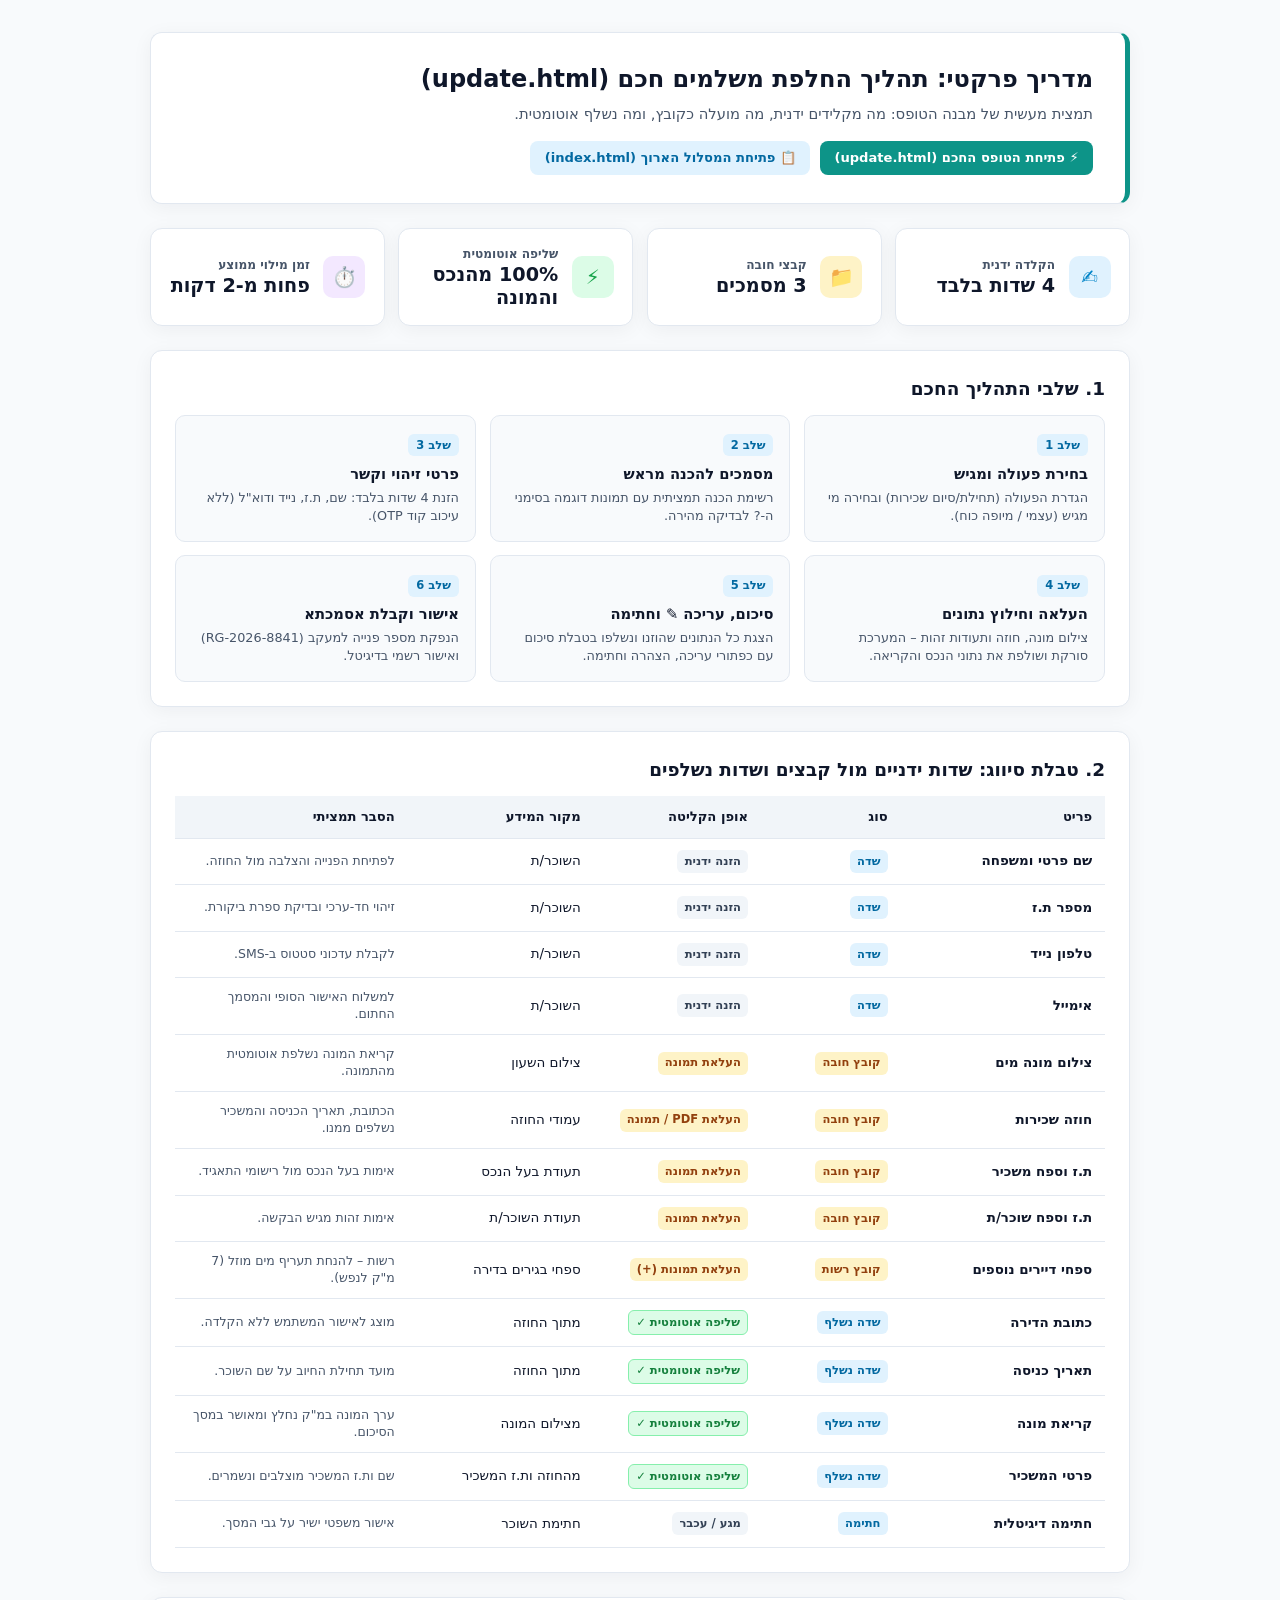
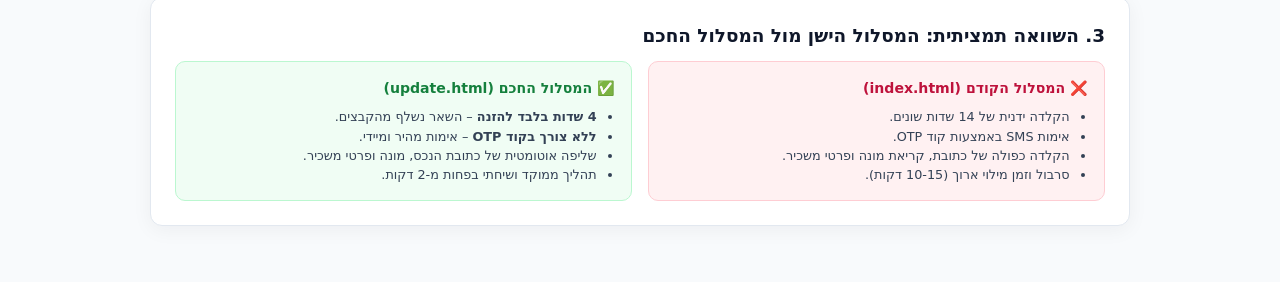
==== explanation.html @ 55d024db "feat(ux): Complete UX/UI transformation for Payer Change Portal - Smart OCR, Categorized Review, Bac" ====
<!DOCTYPE html>
<html lang="he" dir="rtl">
<head>
  <meta charset="UTF-8">
  <meta name="viewport" content="width=device-width, initial-scale=1.0">
  <title>מדריך פרקטי: עקרונות ומבנה התהליך החכם (update.html)</title>
  <style>
    :root {
      --bg: #f8fafc;
      --card-bg: #ffffff;
      --text-main: #0f172a;
      --text-muted: #475569;
      --primary: #0284c7;
      --primary-dark: #0369a1;
      --primary-light: #e0f2fe;
      --teal: #0d9488;
      --teal-light: #ccfbf1;
      --success: #16a34a;
      --success-bg: #dcfce7;
      --amber: #d97706;
      --amber-bg: #fef3c7;
      --border: #e2e8f0;
      --radius: 12px;
      --shadow: 0 4px 20px rgba(15, 23, 42, 0.05);
    }

    * {
      box-sizing: border-box;
      margin: 0;
      padding: 0;
    }

    body {
      font-family: system-ui, -apple-system, BlinkMacSystemFont, "Segoe UI", Roboto, "Helvetica Neue", Arial, sans-serif;
      background-color: var(--bg);
      color: var(--text-main);
      line-height: 1.5;
      padding: 2rem 1.25rem;
    }

    .container {
      max-width: 980px;
      margin: 0 auto;
    }

    .header-card {
      background: var(--card-bg);
      border: 1px solid var(--border);
      border-radius: var(--radius);
      padding: 1.75rem 2rem;
      margin-bottom: 1.5rem;
      box-shadow: var(--shadow);
      border-right: 5px solid var(--teal);
    }

    .header-card h1 {
      font-size: 1.5rem;
      color: var(--text-main);
      margin-bottom: 0.35rem;
    }

    .header-card p {
      color: var(--text-muted);
      font-size: 0.92rem;
    }

    .nav-links {
      display: flex;
      gap: 0.6rem;
      margin-top: 1rem;
      flex-wrap: wrap;
    }

    .nav-btn {
      display: inline-flex;
      align-items: center;
      gap: 0.35rem;
      padding: 0.45rem 0.9rem;
      background: var(--primary-light);
      color: var(--primary-dark);
      border-radius: 8px;
      text-decoration: none;
      font-weight: 600;
      font-size: 0.82rem;
      transition: all 0.15s ease;
    }

    .nav-btn.primary {
      background: var(--teal);
      color: white;
    }

    .nav-btn:hover {
      opacity: 0.9;
      transform: translateY(-1px);
    }

    /* KPI Highlights */
    .kpi-grid {
      display: grid;
      grid-template-columns: repeat(auto-fit, minmax(210px, 1fr));
      gap: 0.85rem;
      margin-bottom: 1.5rem;
    }

    .kpi-card {
      background: var(--card-bg);
      border: 1px solid var(--border);
      border-radius: var(--radius);
      padding: 1rem 1.15rem;
      box-shadow: var(--shadow);
      display: flex;
      align-items: center;
      gap: 0.85rem;
    }

    .kpi-icon {
      width: 42px;
      height: 42px;
      border-radius: 10px;
      display: flex;
      align-items: center;
      justify-content: center;
      font-size: 1.25rem;
      flex-shrink: 0;
    }

    .kpi-title {
      font-size: 0.76rem;
      color: var(--text-muted);
      font-weight: 600;
      text-transform: uppercase;
    }

    .kpi-val {
      font-size: 1.2rem;
      font-weight: 800;
      color: var(--text-main);
      line-height: 1.2;
    }

    .section-card {
      background: var(--card-bg);
      border: 1px solid var(--border);
      border-radius: var(--radius);
      padding: 1.5rem;
      margin-bottom: 1.5rem;
      box-shadow: var(--shadow);
    }

    .section-card h2 {
      font-size: 1.15rem;
      margin-bottom: 0.65rem;
      color: var(--text-main);
      display: flex;
      align-items: center;
      gap: 0.45rem;
    }

    /* Practical Flow Steps */
    .flow-steps {
      display: grid;
      grid-template-columns: repeat(auto-fit, minmax(260px, 1fr));
      gap: 0.85rem;
      margin-top: 0.75rem;
    }

    .flow-card {
      background: #f8fafc;
      border: 1px solid var(--border);
      border-radius: 10px;
      padding: 1rem;
      position: relative;
    }

    .flow-badge {
      display: inline-block;
      font-size: 0.72rem;
      font-weight: 700;
      padding: 0.15rem 0.5rem;
      border-radius: 6px;
      background: var(--primary-light);
      color: var(--primary-dark);
      margin-bottom: 0.4rem;
    }

    .flow-card h3 {
      font-size: 0.92rem;
      margin-bottom: 0.25rem;
      color: var(--text-main);
    }

    .flow-card p {
      font-size: 0.8rem;
      color: var(--text-muted);
      line-height: 1.4;
    }

    /* Clean Table */
    table {
      width: 100%;
      border-collapse: collapse;
      font-size: 0.84rem;
      margin-top: 0.75rem;
    }

    th, td {
      padding: 0.7rem 0.8rem;
      text-align: right;
      border-bottom: 1px solid var(--border);
      vertical-align: middle;
    }

    th {
      background: #f1f5f9;
      color: var(--text-main);
      font-weight: 700;
      font-size: 0.82rem;
    }

    tr:hover td {
      background: #f8fafc;
    }

    .badge {
      display: inline-flex;
      align-items: center;
      gap: 0.2rem;
      padding: 0.18rem 0.45rem;
      border-radius: 6px;
      font-size: 0.72rem;
      font-weight: 700;
      white-space: nowrap;
    }

    .badge-field {
      background: #e0f2fe;
      color: #0369a1;
    }

    .badge-doc {
      background: #fef3c7;
      color: #92400e;
    }

    .badge-auto {
      background: #dcfce7;
      color: #15803d;
      border: 1px solid #86efac;
    }

    .badge-manual {
      background: #f1f5f9;
      color: #334155;
    }

    .note-text {
      font-size: 0.78rem;
      color: var(--text-muted);
      line-height: 1.35;
    }

    /* Comparison Table */
    .compare-grid {
      display: grid;
      grid-template-columns: 1fr 1fr;
      gap: 1rem;
      margin-top: 0.75rem;
    }

    .compare-box {
      border-radius: 10px;
      padding: 1rem;
    }

    .compare-box.old {
      background: #fff1f2;
      border: 1px solid #fecdd3;
    }

    .compare-box.new {
      background: #f0fdf4;
      border: 1px solid #bbf7d0;
    }

    .compare-box h4 {
      font-size: 0.88rem;
      margin-bottom: 0.5rem;
      display: flex;
      align-items: center;
      gap: 0.35rem;
    }

    .compare-box ul {
      padding-right: 1.15rem;
      font-size: 0.8rem;
      color: #334155;
      line-height: 1.5;
    }
  </style>
</head>
<body>

  <div class="container">

    <!-- Header -->
    <div class="header-card">
      <h1>מדריך פרקטי: תהליך החלפת משלמים חכם (update.html)</h1>
      <p>תמצית מעשית של מבנה הטופס: מה מקלידים ידנית, מה מועלה כקובץ, ומה נשלף אוטומטית.</p>
      
      <div class="nav-links">
        <a href="update.html" class="nav-btn primary">
          ⚡ פתיחת הטופס החכם (update.html)
        </a>
        <a href="index.html" class="nav-btn">
          📋 פתיחת המסלול הארוך (index.html)
        </a>
      </div>
    </div>

    <!-- 4 Key Numbers -->
    <div class="kpi-grid">
      <div class="kpi-card">
        <div class="kpi-icon" style="background: #e0f2fe; color: #0284c7;">✍️</div>
        <div>
          <div class="kpi-title">הקלדה ידנית</div>
          <div class="kpi-val">4 שדות בלבד</div>
        </div>
      </div>

      <div class="kpi-card">
        <div class="kpi-icon" style="background: #fef3c7; color: #d97706;">📁</div>
        <div>
          <div class="kpi-title">קבצי חובה</div>
          <div class="kpi-val">3 מסמכים</div>
        </div>
      </div>

      <div class="kpi-card">
        <div class="kpi-icon" style="background: #dcfce7; color: #16a34a;">⚡</div>
        <div>
          <div class="kpi-title">שליפה אוטומטית</div>
          <div class="kpi-val">100% מהנכס והמונה</div>
        </div>
      </div>

      <div class="kpi-card">
        <div class="kpi-icon" style="background: #f3e8ff; color: #7e22ce;">⏱️</div>
        <div>
          <div class="kpi-title">זמן מילוי ממוצע</div>
          <div class="kpi-val">פחות מ-2 דקות</div>
        </div>
      </div>
    </div>

    <!-- Full Flow Process -->
    <div class="section-card">
      <h2>1. שלבי התהליך החכם</h2>
      <div class="flow-steps">
        <div class="flow-card">
          <span class="flow-badge">שלב 1</span>
          <h3>בחירת פעולה ומגיש</h3>
          <p>הגדרת הפעולה (תחילת/סיום שכירות) ובחירה מי מגיש (עצמי / מיופה כוח).</p>
        </div>

        <div class="flow-card">
          <span class="flow-badge">שלב 2</span>
          <h3>מסמכים להכנה מראש</h3>
          <p>רשימת הכנה תמציתית עם תמונות דוגמה בסימני ה-? לבדיקה מהירה.</p>
        </div>

        <div class="flow-card">
          <span class="flow-badge">שלב 3</span>
          <h3>פרטי זיהוי וקשר</h3>
          <p>הזנת 4 שדות בלבד: שם, ת.ז, נייד ודוא"ל (ללא עיכוב קוד OTP).</p>
        </div>

        <div class="flow-card">
          <span class="flow-badge">שלב 4</span>
          <h3>העלאה וחילוץ נתונים</h3>
          <p>צילום מונה, חוזה ותעודות זהות – המערכת סורקת ושולפת את נתוני הנכס והקריאה.</p>
        </div>

        <div class="flow-card">
          <span class="flow-badge">שלב 5</span>
          <h3>סיכום, עריכה ✎ וחתימה</h3>
          <p>הצגת כל הנתונים שהוזנו ונשלפו בטבלת סיכום עם כפתורי עריכה, הצהרה וחתימה.</p>
        </div>

        <div class="flow-card">
          <span class="flow-badge">שלב 6</span>
          <h3>אישור וקבלת אסמכתא</h3>
          <p>הנפקת מספר פנייה למעקב (RG-2026-8841) ואישור רשמי בדיגיטל.</p>
        </div>
      </div>
    </div>

    <!-- Practical Field & File Table -->
    <div class="section-card">
      <h2>2. טבלת סיווג: שדות ידניים מול קבצים ושדות נשלפים</h2>
      
      <table>
        <thead>
          <tr>
            <th style="width: 22%;">פריט</th>
            <th style="width: 15%;">סוג</th>
            <th style="width: 18%;">אופן הקליטה</th>
            <th style="width: 20%;">מקור המידע</th>
            <th style="width: 25%;">הסבר תמציתי</th>
          </tr>
        </thead>
        <tbody>
          <!-- Manual Fields -->
          <tr>
            <td><strong>שם פרטי ומשפחה</strong></td>
            <td><span class="badge badge-field">שדה</span></td>
            <td><span class="badge badge-manual">הזנה ידנית</span></td>
            <td>השוכר/ת</td>
            <td class="note-text">לפתיחת הפנייה והצלבה מול החוזה.</td>
          </tr>

          <tr>
            <td><strong>מספר ת.ז</strong></td>
            <td><span class="badge badge-field">שדה</span></td>
            <td><span class="badge badge-manual">הזנה ידנית</span></td>
            <td>השוכר/ת</td>
            <td class="note-text">זיהוי חד-ערכי ובדיקת ספרת ביקורת.</td>
          </tr>

          <tr>
            <td><strong>טלפון נייד</strong></td>
            <td><span class="badge badge-field">שדה</span></td>
            <td><span class="badge badge-manual">הזנה ידנית</span></td>
            <td>השוכר/ת</td>
            <td class="note-text">לקבלת עדכוני סטטוס ב-SMS.</td>
          </tr>

          <tr>
            <td><strong>אימייל</strong></td>
            <td><span class="badge badge-field">שדה</span></td>
            <td><span class="badge badge-manual">הזנה ידנית</span></td>
            <td>השוכר/ת</td>
            <td class="note-text">למשלוח האישור הסופי והמסמך החתום.</td>
          </tr>

          <!-- Uploaded Documents -->
          <tr>
            <td><strong>צילום מונה מים</strong></td>
            <td><span class="badge badge-doc">קובץ חובה</span></td>
            <td><span class="badge badge-doc">העלאת תמונה</span></td>
            <td>צילום השעון</td>
            <td class="note-text">קריאת המונה נשלפת אוטומטית מהתמונה.</td>
          </tr>

          <tr>
            <td><strong>חוזה שכירות</strong></td>
            <td><span class="badge badge-doc">קובץ חובה</span></td>
            <td><span class="badge badge-doc">העלאת PDF / תמונה</span></td>
            <td>עמודי החוזה</td>
            <td class="note-text">הכתובת, תאריך הכניסה והמשכיר נשלפים ממנו.</td>
          </tr>

          <tr>
            <td><strong>ת.ז וספח משכיר</strong></td>
            <td><span class="badge badge-doc">קובץ חובה</span></td>
            <td><span class="badge badge-doc">העלאת תמונה</span></td>
            <td>תעודת בעל הנכס</td>
            <td class="note-text">אימות בעל הנכס מול רישומי התאגיד.</td>
          </tr>

          <tr>
            <td><strong>ת.ז וספח שוכר/ת</strong></td>
            <td><span class="badge badge-doc">קובץ חובה</span></td>
            <td><span class="badge badge-doc">העלאת תמונה</span></td>
            <td>תעודת השוכר/ת</td>
            <td class="note-text">אימות זהות מגיש הבקשה.</td>
          </tr>

          <tr>
            <td><strong>ספחי דיירים נוספים</strong></td>
            <td><span class="badge badge-doc">קובץ רשות</span></td>
            <td><span class="badge badge-doc">העלאת תמונות (+)</span></td>
            <td>ספחי בגירים בדירה</td>
            <td class="note-text">רשות – להנחת תעריף מים מוזל (7 מ"ק לנפש).</td>
          </tr>

          <!-- Extracted Fields -->
          <tr>
            <td><strong>כתובת הדירה</strong></td>
            <td><span class="badge badge-field">שדה נשלף</span></td>
            <td><span class="badge badge-auto">שליפה אוטומטית ✓</span></td>
            <td>מתוך החוזה</td>
            <td class="note-text">מוצג לאישור המשתמש ללא הקלדה.</td>
          </tr>

          <tr>
            <td><strong>תאריך כניסה</strong></td>
            <td><span class="badge badge-field">שדה נשלף</span></td>
            <td><span class="badge badge-auto">שליפה אוטומטית ✓</span></td>
            <td>מתוך החוזה</td>
            <td class="note-text">מועד תחילת החיוב על שם השוכר.</td>
          </tr>

          <tr>
            <td><strong>קריאת מונה</strong></td>
            <td><span class="badge badge-field">שדה נשלף</span></td>
            <td><span class="badge badge-auto">שליפה אוטומטית ✓</span></td>
            <td>מצילום המונה</td>
            <td class="note-text">ערך המונה במ"ק נחלץ ומאושר במסך הסיכום.</td>
          </tr>

          <tr>
            <td><strong>פרטי המשכיר</strong></td>
            <td><span class="badge badge-field">שדה נשלף</span></td>
            <td><span class="badge badge-auto">שליפה אוטומטית ✓</span></td>
            <td>מהחוזה ות.ז המשכיר</td>
            <td class="note-text">שם ות.ז המשכיר מוצלבים ונשמרים.</td>
          </tr>

          <tr>
            <td><strong>חתימה דיגיטלית</strong></td>
            <td><span class="badge badge-field">חתימה</span></td>
            <td><span class="badge badge-manual">מגע / עכבר</span></td>
            <td>חתימת השוכר</td>
            <td class="note-text">אישור משפטי ישיר על גבי המסך.</td>
          </tr>
        </tbody>
      </table>
    </div>

    <!-- Direct Comparison -->
    <div class="section-card">
      <h2>3. השוואה תמציתית: המסלול הישן מול המסלול החכם</h2>
      <div class="compare-grid">
        <div class="compare-box old">
          <h4 style="color: #be123c;">❌ המסלול הקודם (index.html)</h4>
          <ul>
            <li>הקלדה ידנית של 14 שדות שונים.</li>
            <li>אימות SMS באמצעות קוד OTP.</li>
            <li>הקלדה כפולה של כתובת, קריאת מונה ופרטי משכיר.</li>
            <li>סרבול וזמן מילוי ארוך (10-15 דקות).</li>
          </ul>
        </div>

        <div class="compare-box new">
          <h4 style="color: #15803d;">✅ המסלול החכם (update.html)</h4>
          <ul>
            <li><strong>4 שדות בלבד להזנה</strong> – השאר נשלף מהקבצים.</li>
            <li><strong>ללא צורך בקוד OTP</strong> – אימות מהיר ומיידי.</li>
            <li>שליפה אוטומטית של כתובת הנכס, מונה ופרטי משכיר.</li>
            <li>תהליך ממוקד ושיחתי בפחות מ-2 דקות.</li>
          </ul>
        </div>
      </div>
    </div>

  </div>

</body>
</html>
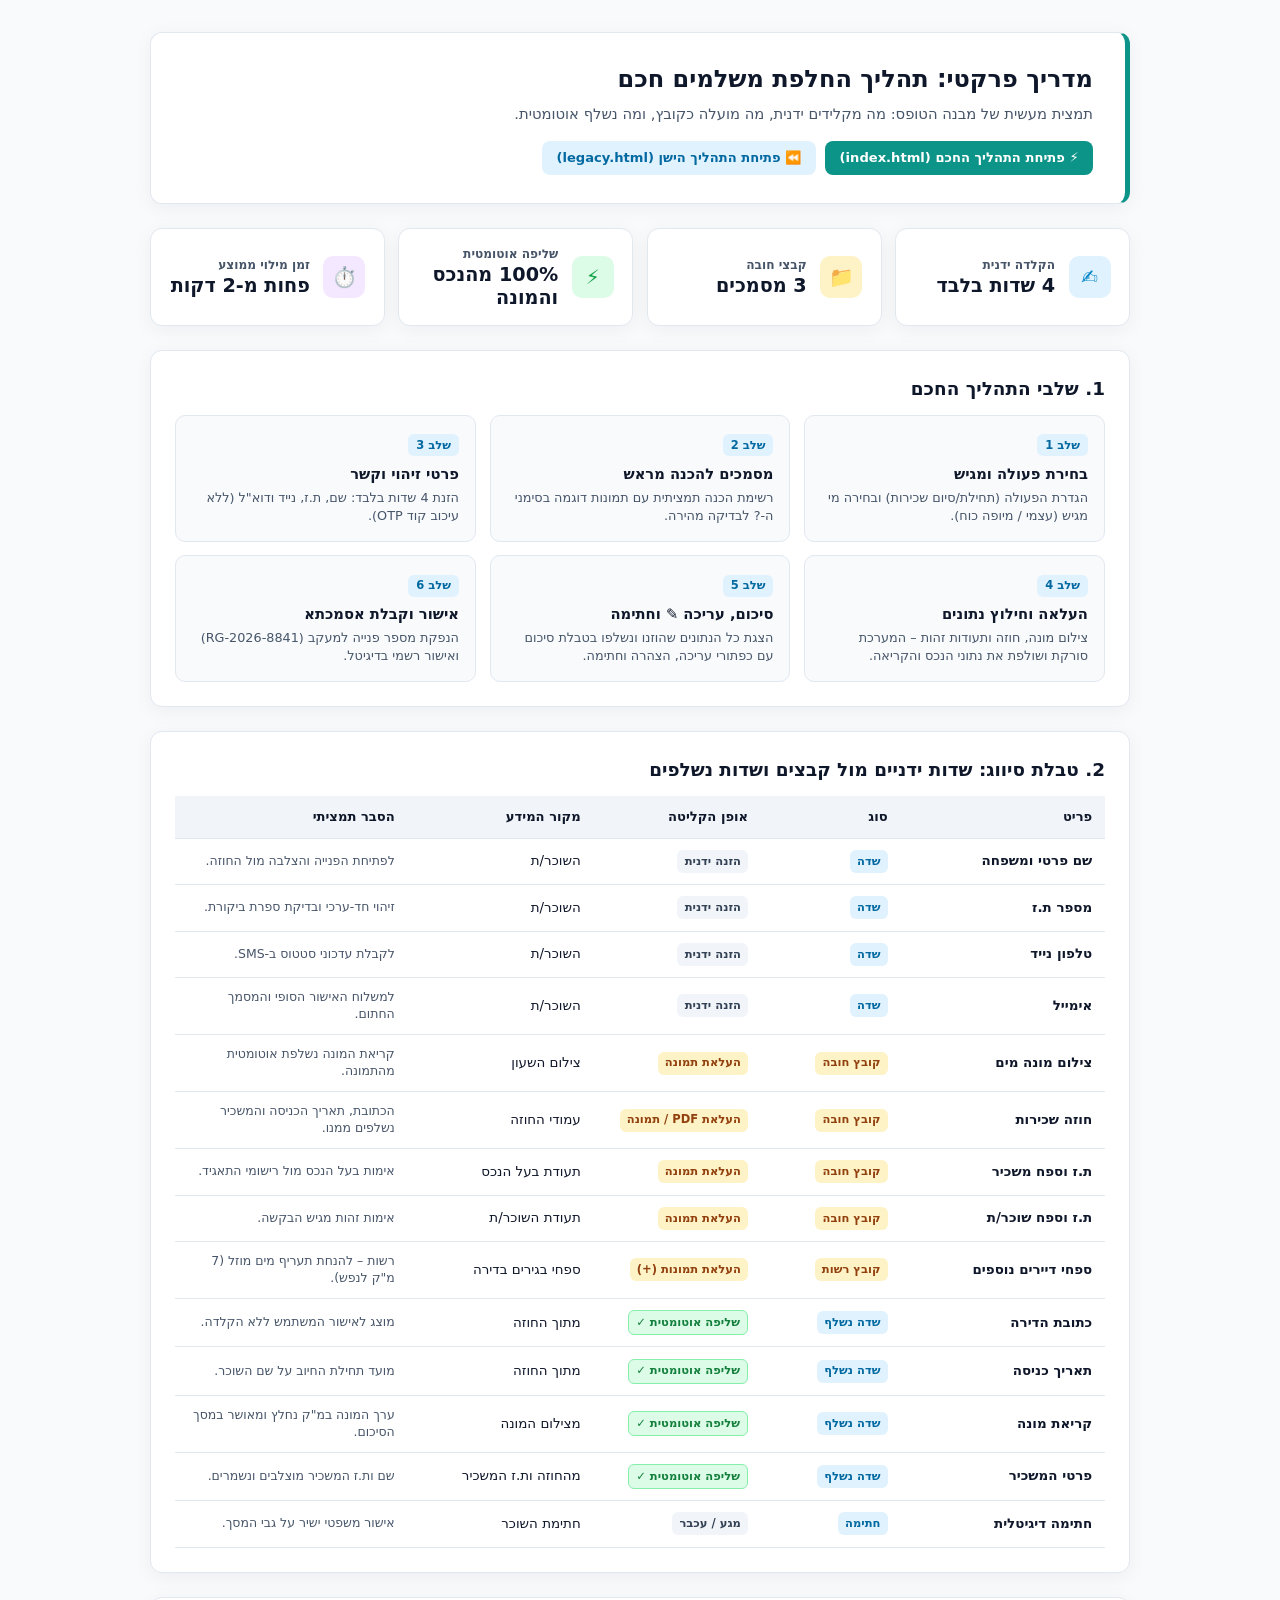
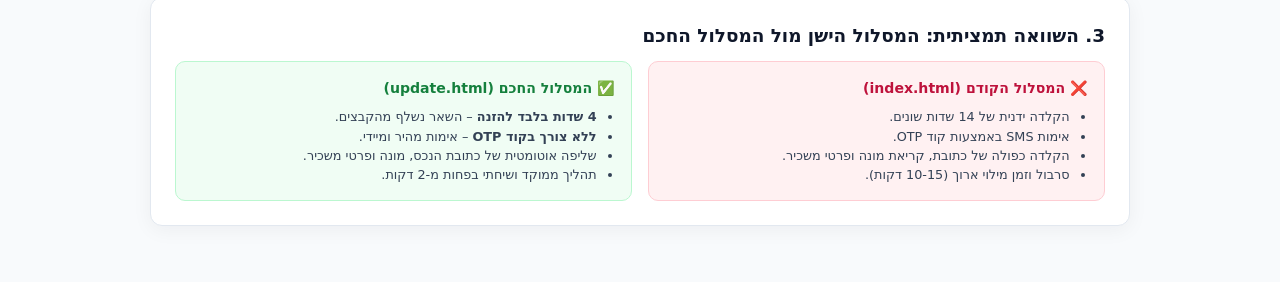
==== commit 893c489f: "feat: Set updated flow as default index.html, preserve legacy.html and link across all views and exp" ====
--- a/explanation.html
+++ b/explanation.html
@@ -3,7 +3,7 @@
 <head>
   <meta charset="UTF-8">
   <meta name="viewport" content="width=device-width, initial-scale=1.0">
-  <title>מדריך פרקטי: עקרונות ומבנה התהליך החכם (update.html)</title>
+  <title>מדריך פרקטי: עקרונות ומבנה התהליך החכם (מי רמת גן)</title>
   <style>
     :root {
       --bg: #f8fafc;
@@ -305,15 +305,15 @@
 
     <!-- Header -->
     <div class="header-card">
-      <h1>מדריך פרקטי: תהליך החלפת משלמים חכם (update.html)</h1>
+      <h1>מדריך פרקטי: תהליך החלפת משלמים חכם</h1>
       <p>תמצית מעשית של מבנה הטופס: מה מקלידים ידנית, מה מועלה כקובץ, ומה נשלף אוטומטית.</p>
       
       <div class="nav-links">
-        <a href="update.html" class="nav-btn primary">
-          ⚡ פתיחת הטופס החכם (update.html)
+        <a href="index.html" class="nav-btn primary">
+          ⚡ פתיחת התהליך החכם (index.html)
         </a>
-        <a href="index.html" class="nav-btn">
-          📋 פתיחת המסלול הארוך (index.html)
+        <a href="legacy.html" class="nav-btn">
+          ⏪ פתיחת התהליך הישן (legacy.html)
         </a>
       </div>
     </div>
